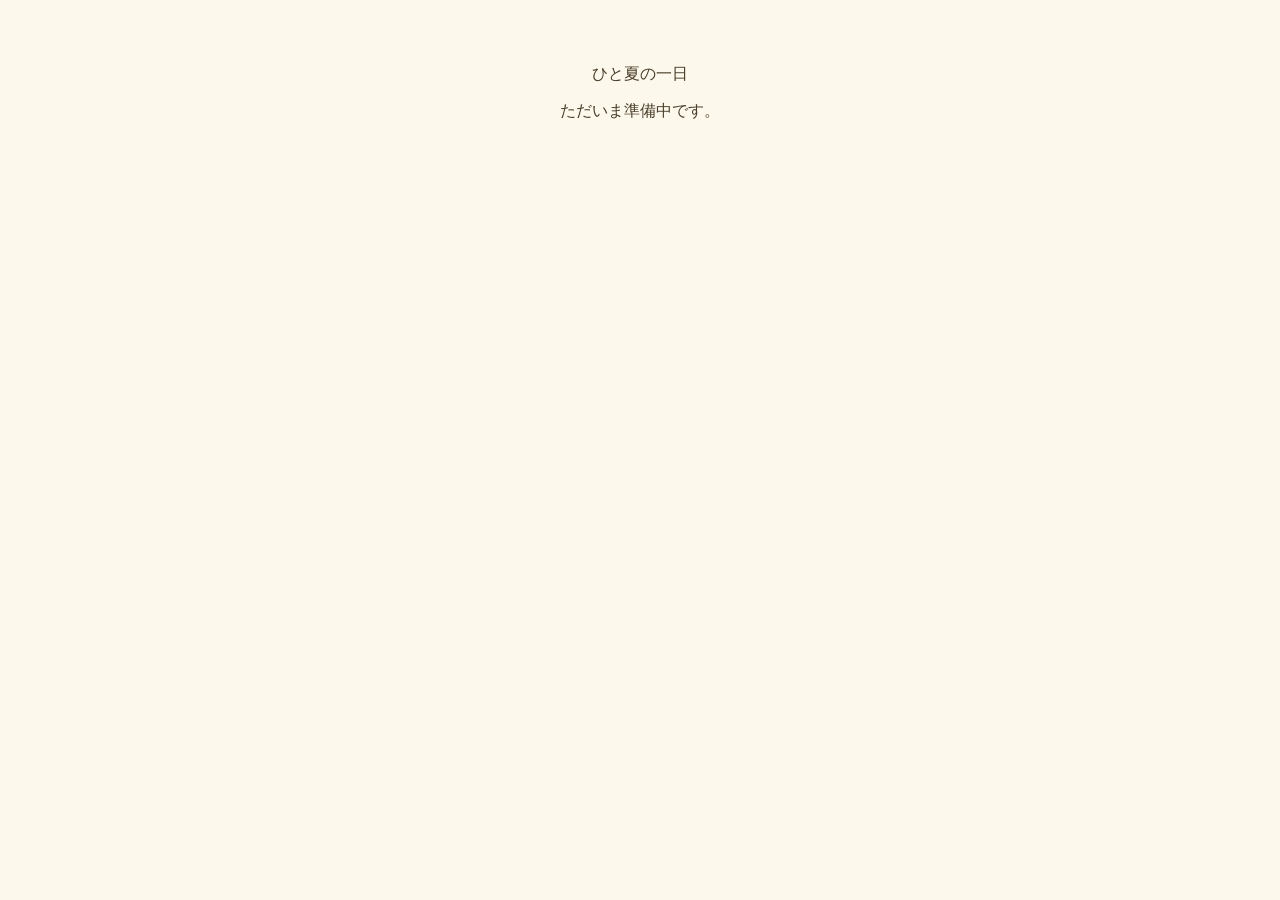
==== hitonatsu/index.html @ dea43d2d "段2：同じURL（/hitonatsu/）で配られるかを確かめるため、hitonatsu/index.html を1枚だけ置く Co-Authored-By: Claude Opus 5 (1M co" ====
<!doctype html>
<html lang="ja">
<head>
<meta charset="utf-8">
<meta name="viewport" content="width=device-width, initial-scale=1">
<!-- 段2の確認用：同じURL（/hitonatsu/）で配られるかを見る目印。段3で本物のビルドに置き換わる -->
<meta name="hitonatsu-check" content="dan2-2026-09-14">
<title>ひと夏の一日</title>
</head>
<body style="margin:0; padding:3em 1em; text-align:center; font-family:sans-serif; background:#fdf8ec; color:#4a3f2a;">
<p>ひと夏の一日</p>
<p>ただいま準備中です。</p>
</body>
</html>
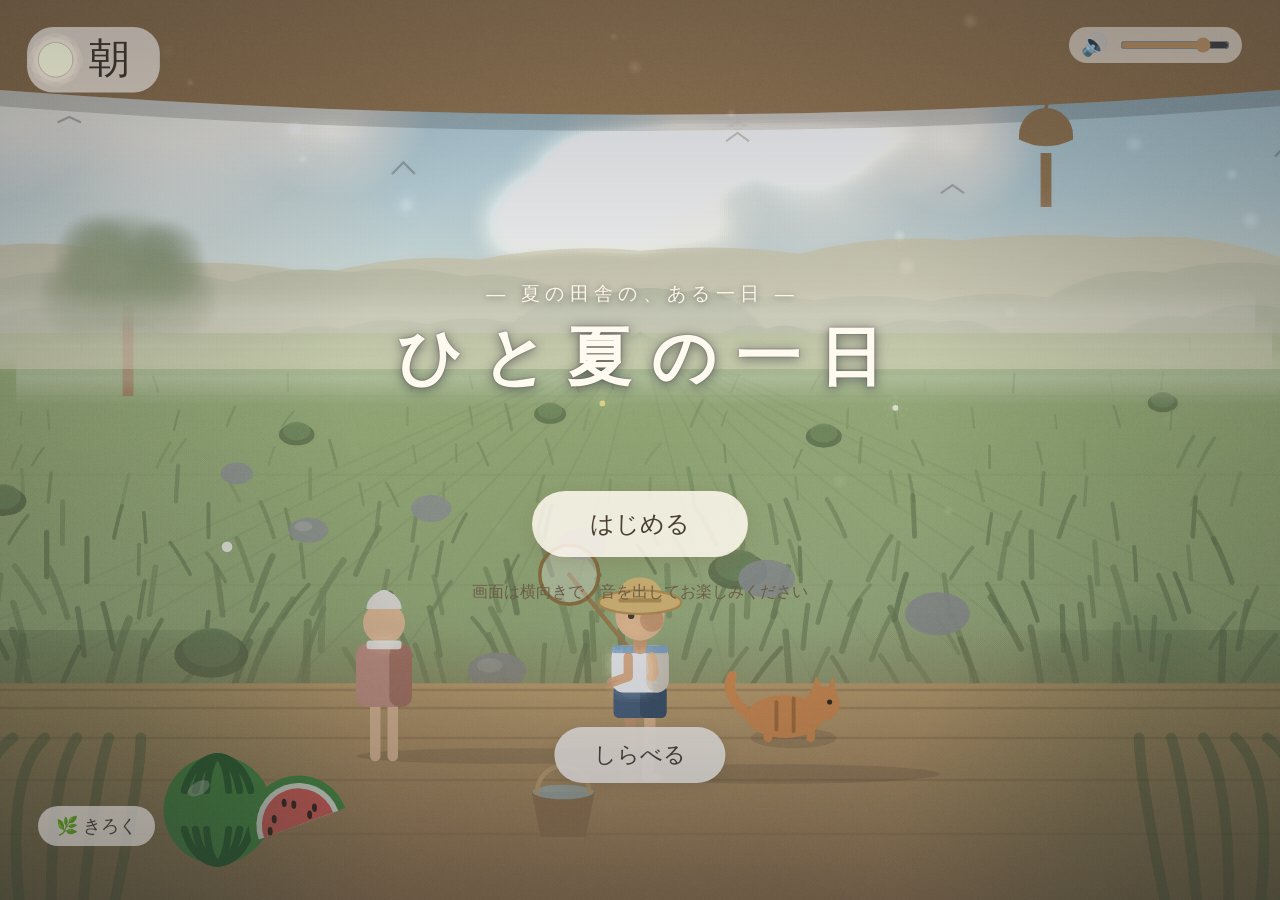
==== commit 3eb0498a: "hitonatsu を配る（0eb101f）" ====
--- a/hitonatsu/index.html
+++ b/hitonatsu/index.html
@@ -1,14 +1,131 @@
 <!doctype html>
 <html lang="ja">
-<head>
-<meta charset="utf-8">
-<meta name="viewport" content="width=device-width, initial-scale=1">
-<!-- 段2の確認用：同じURL（/hitonatsu/）で配られるかを見る目印。段3で本物のビルドに置き換わる -->
-<meta name="hitonatsu-check" content="dan2-2026-09-14">
-<title>ひと夏の一日</title>
-</head>
-<body style="margin:0; padding:3em 1em; text-align:center; font-family:sans-serif; background:#fdf8ec; color:#4a3f2a;">
-<p>ひと夏の一日</p>
-<p>ただいま準備中です。</p>
-</body>
+  <head>
+    <meta charset="UTF-8" />
+    <meta
+      name="viewport"
+      content="width=device-width, initial-scale=1.0, viewport-fit=cover"
+    />
+    <title>ひと夏の一日</title>
+    <!-- 麦わら帽子のアイコン（コード描画のSVG・外部素材なし） -->
+    <link rel="icon" type="image/svg+xml" href="icon.svg" />
+    <!-- ホーム画面に追加するとフルスクリーンで起動する（ブラウザのバーが消える） -->
+    <link rel="manifest" href="manifest.webmanifest" />
+    <meta name="theme-color" content="#bfe3f0" />
+    <meta name="mobile-web-app-capable" content="yes" />
+    <meta name="apple-mobile-web-app-capable" content="yes" />
+    <meta name="apple-mobile-web-app-status-bar-style" content="black-translucent" />
+    <meta name="apple-mobile-web-app-title" content="ひと夏" />
+    <link rel="apple-touch-icon" href="icons/apple-touch-icon.png" />
+    <script type="module" crossorigin src="/hitonatsu/assets/main-BYeIlW66.js"></script>
+    <link rel="modulepreload" crossorigin href="/hitonatsu/assets/audioAssets-COSmQMZ0.js">
+    <link rel="stylesheet" crossorigin href="/hitonatsu/assets/main-DwibPuO8.css">
+  </head>
+  <body>
+    <!-- 一枚絵の風景を描く土台キャンバス -->
+    <canvas id="scene"></canvas>
+
+    <!-- いま居る場所の名前（場面が変わるとふわっと出る） -->
+    <div id="place-label"></div>
+
+    <!-- 日付と天気（朝にふわっと出る） -->
+    <div id="date-label"></div>
+
+    <!-- 夏の記録（図鑑）を開くボタン -->
+    <button id="record-button" aria-label="夏の記録">🌿 きろく</button>
+
+    <!-- 虫相撲 -->
+    <div id="sumo" class="hidden">
+      <div class="sumo-page">
+        <h2>むしずもう</h2>
+        <p class="sumo-hint">「おす！」を れんだ して 相手を おし出そう</p>
+        <div class="sumo-ring">
+          <span class="sumo-bug">🪲</span>
+          <div class="sumo-bar"><div id="sumo-fill"></div></div>
+          <span class="sumo-bug flip">🪲</span>
+        </div>
+        <button id="sumo-push">おす！</button>
+        <p id="sumo-result"></p>
+        <button id="sumo-close" class="hidden">とじる</button>
+      </div>
+    </div>
+
+    <!-- 夏の記録（採った虫・会った人・歩いた場所） -->
+    <div id="record" class="hidden">
+      <div class="record-page">
+        <h2>なつのきろく</h2>
+        <div id="record-body"></div>
+        <button id="record-close">とじる</button>
+      </div>
+    </div>
+
+    <!-- 近くの虫をつかまえる／人にはなしかける（近づくと出る） -->
+    <button id="catch-prompt" class="hidden">つかまえる</button>
+
+    <!-- 夜、縁側で「ねる」と絵日記へ -->
+    <button id="sleep-prompt" class="hidden">ねる</button>
+
+    <!-- 川辺で釣り -->
+    <button id="fish-prompt" class="hidden">つる</button>
+
+    <!-- 小さなお知らせ（虫をつかまえた 等） -->
+    <div id="toast"></div>
+
+    <!-- 会話ウィンドウ -->
+    <div id="dialogue" class="hidden">
+      <span id="dialogue-name"></span>
+      <p id="dialogue-text"></p>
+      <span id="dialogue-next">▶</span>
+    </div>
+
+    <!-- 夜の絵日記 -->
+    <div id="diary" class="hidden">
+      <div class="diary-page">
+        <h2 id="diary-title">きょうの絵日記</h2>
+        <div id="diary-picture"></div>
+        <div id="diary-body"></div>
+        <button id="diary-close">おやすみ</button>
+      </div>
+    </div>
+
+    <!-- 音量・ミュート（控えめに右上） -->
+    <div id="audio-controls">
+      <button id="mute-button" aria-label="音を消す">🔊</button>
+      <input id="volume" type="range" min="0" max="100" value="80" aria-label="音量" />
+    </div>
+
+    <!-- 隣の場面へ移動する方向ボタン（行ける方向だけ表示） -->
+    <button id="nav-left" class="nav nav-left hidden" aria-label="左へ">‹</button>
+    <button id="nav-right" class="nav nav-right hidden" aria-label="右へ">›</button>
+    <button id="nav-up" class="nav nav-up hidden" aria-label="上へ">‹</button>
+    <button id="nav-down" class="nav nav-down hidden" aria-label="下へ">‹</button>
+
+    <!-- スタート画面：「はじめる」を押すと一日が動き出す（音もこの後に立ち上げる） -->
+    <div id="start-screen">
+      <div class="start-inner">
+        <p class="subtitle">― 夏の田舎の、ある一日 ―</p>
+        <h1 class="title">ひと夏の一日</h1>
+        <button id="start-button" class="start-button">はじめる</button>
+        <p class="hint">画面は横向きで、音を出してお楽しみください</p>
+      </div>
+    </div>
+
+    <!-- デバッグ（管理者）パネル：D キー、または ?debug=1 で開く -->
+    <div id="debug" class="hidden">
+      <div class="dbg-title">デバッグ <small>(D で開閉)</small></div>
+      <div class="dbg-row">時刻 <input id="dbg-time" type="range" min="0" max="100" value="0" /><span id="dbg-time-v">朝</span></div>
+      <div class="dbg-row">日 <button id="dbg-day-dn">−</button><span id="dbg-day">1</span><button id="dbg-day-up">＋</button></div>
+      <div class="dbg-row">天気 <button data-w="sunny">晴</button><button data-w="cloudy">曇</button><button data-w="shower">夕立</button></div>
+      <div class="dbg-row">祭り <button id="dbg-fes">切替</button><span id="dbg-fes-v">自動</span></div>
+      <div class="dbg-row">速さ <button data-sp="1">1x</button><button data-sp="30">30x</button><button data-sp="120">120x</button></div>
+      <div class="dbg-row">場所 <button data-sc="engawa">縁側</button><button data-sc="harappa">原</button><button data-sc="jinja">社</button><button data-sc="tanbomichi">田</button><button data-sc="kawabe">川</button></div>
+      <div class="dbg-row"><button id="dbg-pause">停止/再開</button></div>
+    </div>
+
+    <!-- スマホを縦に持ったときの案内（横画面では隠れる） -->
+    <div id="rotate-notice">
+      <p>横にしてください</p>
+    </div>
+
+  </body>
 </html>
--- a/hitonatsu/assets/main-DwibPuO8.css
+++ b/hitonatsu/assets/main-DwibPuO8.css
@@ -0,0 +1 @@
+html,body{margin:0;height:100%;background:#1b1d24;overflow:hidden;font-family:Hiragino Kaku Gothic ProN,Yu Gothic,Meiryo,sans-serif;color:#3b3024;-webkit-tap-highlight-color:transparent}#scene{display:block;width:100vw;height:100vh}#start-screen{position:fixed;inset:0;display:flex;align-items:center;justify-content:center;background:linear-gradient(#282c3c47,#282c3c0d 40%,#282c3c52);transition:opacity .8s ease}.subtitle{margin:0 0 .4em;font-size:clamp(13px,2.6vw,19px);letter-spacing:.28em;text-indent:.28em;color:#fdf6e8;text-shadow:0 1px 6px rgba(40,40,50,.55)}#start-screen.hidden{opacity:0;pointer-events:none}.start-inner{text-align:center}.title{margin:0 0 1.4em;font-size:clamp(28px,6vw,64px);font-weight:600;letter-spacing:.3em;text-indent:.3em;color:#fffaf0;text-shadow:0 2px 12px rgba(30,30,40,.6),0 0 2px rgba(30,30,40,.5)}.start-button{appearance:none;border:none;cursor:pointer;padding:.7em 2.4em;font-size:clamp(16px,3vw,24px);font-family:inherit;color:#4a4032;background:#fffaf0d9;border-radius:999px;box-shadow:0 4px 14px #78644640;transition:transform .15s ease,box-shadow .15s ease}.start-button:hover{transform:translateY(-1px);box-shadow:0 6px 18px #7864464d}.start-button:active{transform:translateY(1px)}.hint{margin-top:1.6em;font-size:clamp(12px,2.4vw,16px);color:#6b5d49}#date-label{position:fixed;left:50%;top:3.5%;transform:translate(-50%) translateY(-6px);padding:.3em 1.2em;font-size:clamp(13px,2.4vw,19px);letter-spacing:.14em;color:#4a4032;background:#fffbf3e6;border-radius:999px;box-shadow:0 2px 10px #5a4e3838;opacity:0;pointer-events:none;transition:opacity .8s ease,transform .8s ease}#date-label.show{opacity:1;transform:translate(-50%) translateY(0)}#place-label{position:fixed;left:50%;top:11%;transform:translate(-50%) translateY(-6px);padding:.35em 1.3em;font-size:clamp(15px,2.6vw,22px);letter-spacing:.18em;color:#4a4032;background:#fffbf3e6;border-radius:999px;box-shadow:0 2px 10px #5a4e3838;opacity:0;pointer-events:none;transition:opacity .6s ease,transform .6s ease}#place-label.show{opacity:1;transform:translate(-50%) translateY(0)}#catch-prompt,#fish-prompt{position:fixed;left:50%;bottom:13%;transform:translate(-50%);appearance:none;border:none;cursor:pointer;padding:.6em 1.8em;font-size:clamp(15px,3vw,22px);font-family:inherit;color:#4a4032;background:#fffaf0eb;border-radius:999px;box-shadow:0 4px 14px #7864464d;animation:prompt-pop .25s ease}#catch-prompt.hidden,#fish-prompt.hidden{display:none}@keyframes prompt-pop{0%{transform:translate(-50%) scale(.8);opacity:0}to{transform:translate(-50%) scale(1);opacity:1}}#toast{position:fixed;left:50%;top:19%;transform:translate(-50%) translateY(-8px);padding:.5em 1.4em;font-size:clamp(15px,2.8vw,22px);letter-spacing:.08em;color:#fdf7ec;background:#4a4032e6;border-radius:999px;box-shadow:0 3px 12px #1e18104d;opacity:0;pointer-events:none;transition:opacity .4s ease,transform .4s ease}#toast.show{opacity:1;transform:translate(-50%) translateY(0)}#sumo{position:fixed;inset:0;display:flex;align-items:center;justify-content:center;background:#1e223299;-webkit-backdrop-filter:blur(2px);backdrop-filter:blur(2px);z-index:21}#sumo.hidden{display:none}.sumo-page{width:min(88vw,560px);padding:1.4em 1.6em 1.6em;background:#fbf6ea;border-radius:14px;box-shadow:0 10px 40px #0006;text-align:center}.sumo-page h2{margin:0 0 .2em;font-size:clamp(20px,4vw,28px);color:#4a4032;letter-spacing:.12em}.sumo-hint{margin:0 0 1em;font-size:clamp(12px,2.4vw,16px);color:#8a7a5e}.sumo-ring{display:flex;align-items:center;gap:.5em;margin:.6em 0 1em}.sumo-bug{font-size:clamp(28px,7vw,48px)}.sumo-bug.flip{transform:scaleX(-1)}.sumo-bar{flex:1;height:18px;background:#e3dcc8;border-radius:999px;overflow:hidden}#sumo-fill{height:100%;width:50%;background:linear-gradient(90deg,#c08a4a,#e0b36a);transition:width .05s linear}#sumo-push{appearance:none;border:none;cursor:pointer;padding:.7em 2.6em;font-size:clamp(18px,4vw,26px);font-family:inherit;color:#fff;background:#d2784a;border-radius:999px;box-shadow:0 4px 14px #965a3266;-webkit-user-select:none;user-select:none}#sumo-push:active{transform:scale(.96)}#sumo-push.hidden,#sumo-close.hidden{display:none}#sumo-result{min-height:1.4em;margin:.8em 0 0;font-size:clamp(18px,4vw,26px);color:#4a4032}#sumo-close{margin-top:.6em;appearance:none;border:none;cursor:pointer;padding:.5em 2em;font-size:clamp(14px,3vw,20px);font-family:inherit;color:#fdf7ec;background:#7a9a5e;border-radius:999px}#record-body small{color:#8a7e6a;font-size:.78em}.zukan-row{display:flex;align-items:center;gap:.6em;padding:.15em 0}.zukan-thumb{width:38px;height:38px;flex:none;background:#78644614;border-radius:8px}#record-button{position:fixed;left:3%;bottom:6%;appearance:none;border:none;cursor:pointer;padding:.45em 1em;font-size:clamp(13px,2.4vw,18px);font-family:inherit;color:#4a4032;background:#fffaf0b3;border-radius:999px;box-shadow:0 3px 10px #78644633}#record{position:fixed;inset:0;display:flex;align-items:center;justify-content:center;background:#1e22328c;-webkit-backdrop-filter:blur(2px);backdrop-filter:blur(2px);z-index:20}#record.hidden,#record-button.hidden{display:none}.record-page{width:min(86vw,560px);max-height:86vh;overflow:auto;padding:1.3em 1.6em 1.6em;background:#fbf6ea;border-radius:12px;box-shadow:0 10px 40px #0006;text-align:center}.record-page h2{margin:0 0 .8em;font-size:clamp(19px,4vw,28px);color:#4a4032;letter-spacing:.1em}#record-body{text-align:left;font-size:clamp(14px,2.8vw,19px);line-height:1.9;color:#3b3024;max-width:24em;margin:0 auto}#record-body h3{margin:.7em 0 .2em;font-size:clamp(14px,2.6vw,18px);color:#8a6a3a;border-bottom:1px solid rgba(150,130,90,.3)}#record-body .empty{color:#9a8e7a}#record-close{margin-top:1.2em;appearance:none;border:none;cursor:pointer;padding:.55em 2.2em;font-size:clamp(14px,3vw,20px);font-family:inherit;color:#fdf7ec;background:#7a9a5e;border-radius:999px}#sleep-prompt{position:fixed;left:50%;bottom:13%;transform:translate(-50%);appearance:none;border:none;cursor:pointer;padding:.6em 1.8em;font-size:clamp(15px,3vw,22px);font-family:inherit;color:#fdf7ec;background:#3c4262e6;border-radius:999px;box-shadow:0 4px 14px #14182866}#sleep-prompt.hidden{display:none}#dialogue{position:fixed;left:50%;bottom:6%;transform:translate(-50%);width:min(86vw,720px);padding:1em 1.4em 1.2em;background:#fffaf0f2;border-radius:18px;box-shadow:0 6px 22px #50422e59;cursor:pointer}#dialogue.hidden{display:none}#dialogue-name{display:inline-block;font-size:clamp(13px,2.4vw,18px);color:#8a6a3a;margin-bottom:.3em}#dialogue-text{margin:.2em 0 0;font-size:clamp(16px,3vw,23px);line-height:1.6;color:#3b3024}#dialogue-next{position:absolute;right:1em;bottom:.6em;color:#b58a5a;animation:blink 1.2s ease-in-out infinite}@keyframes blink{50%{opacity:.3}}#diary{position:fixed;inset:0;display:flex;align-items:center;justify-content:center;background:#141828b3;-webkit-backdrop-filter:blur(3px);backdrop-filter:blur(3px);z-index:20}#diary.hidden{display:none}.diary-page{width:min(88vw,760px);max-height:88vh;overflow:auto;padding:1.4em 1.8em 1.8em;background:#fbf6ea;border-radius:12px;box-shadow:0 10px 40px #0006;background-image:linear-gradient(rgba(180,160,120,.12) 1px,transparent 1px);background-size:100% 2.2em;text-align:center}#diary-title{margin:0 0 .6em;font-size:clamp(20px,4vw,30px);color:#4a4032;letter-spacing:.1em}#diary-picture{margin:0 auto .8em;border-radius:8px;overflow:hidden;width:min(70%,420px);box-shadow:0 2px 10px #78644640}#diary-picture img{display:block;width:100%}#diary-body{text-align:left;font-size:clamp(15px,2.8vw,20px);line-height:2.2;color:#3b3024;margin:0 auto;max-width:30em}#diary-body .line{border-bottom:1px dashed rgba(150,130,90,.3)}#diary-close{margin-top:1.2em;appearance:none;border:none;cursor:pointer;padding:.6em 2.4em;font-size:clamp(15px,3vw,22px);font-family:inherit;color:#fdf7ec;background:#6a7088;border-radius:999px}#audio-controls{position:fixed;top:3%;right:3%;display:flex;align-items:center;gap:.5em;padding:.3em .6em;background:#fffaf099;border-radius:999px}#mute-button{appearance:none;border:none;cursor:pointer;background:transparent;font-size:clamp(16px,2.6vw,22px);line-height:1;padding:.1em}#volume{width:clamp(60px,12vw,110px);accent-color:#b58a5a;cursor:pointer}.nav{position:fixed;appearance:none;border:none;cursor:pointer;display:flex;align-items:center;justify-content:center;width:clamp(44px,7vw,64px);height:clamp(44px,7vw,64px);font-size:clamp(28px,5vw,40px);line-height:1;color:#4a4032;background:#fffaf099;border-radius:50%;box-shadow:0 3px 10px #78644633;transition:opacity .3s ease,background .2s ease,transform .12s ease;-webkit-tap-highlight-color:transparent}.nav:hover{background:#fffaf0d9}.nav:active{transform:scale(.94)}.nav.hidden{opacity:0;pointer-events:none}.nav-left{left:3%;top:50%;transform:translateY(-50%)}.nav-right{right:3%;top:50%;transform:translateY(-50%)}.nav-up{left:50%;top:4%;transform:translate(-50%) rotate(90deg)}.nav-down{left:50%;bottom:2.5%;transform:translate(-50%) rotate(-90deg)}.nav-up:active{transform:translate(-50%) rotate(90deg) scale(.94)}.nav-down:active{transform:translate(-50%) rotate(-90deg) scale(.94)}#debug{position:fixed;top:8px;left:8px;z-index:30;width:min(320px,70vw);padding:10px 12px;background:#1c1e28e0;color:#ede6d6;border-radius:10px;font-size:13px;line-height:1.4;box-shadow:0 6px 20px #00000080}#debug.hidden{display:none}.dbg-title{font-weight:700;margin-bottom:6px;color:#ffe9a8}.dbg-title small{color:#9a9383;font-weight:400}.dbg-row{display:flex;align-items:center;gap:5px;margin:4px 0;flex-wrap:wrap}.dbg-row input[type=range]{flex:1;min-width:90px}#debug button{appearance:none;border:none;cursor:pointer;padding:3px 8px;font-size:12px;font-family:inherit;color:#2a2a2a;background:#cbd2c0;border-radius:6px}#debug button:active{transform:scale(.95)}#rotate-notice{position:fixed;inset:0;display:none;align-items:center;justify-content:center;background:#1b1d24;color:#e8dcc6;font-size:clamp(18px,5vw,28px);letter-spacing:.2em;z-index:10}@media(orientation:portrait)and (max-width:900px){#rotate-notice{display:flex}}
